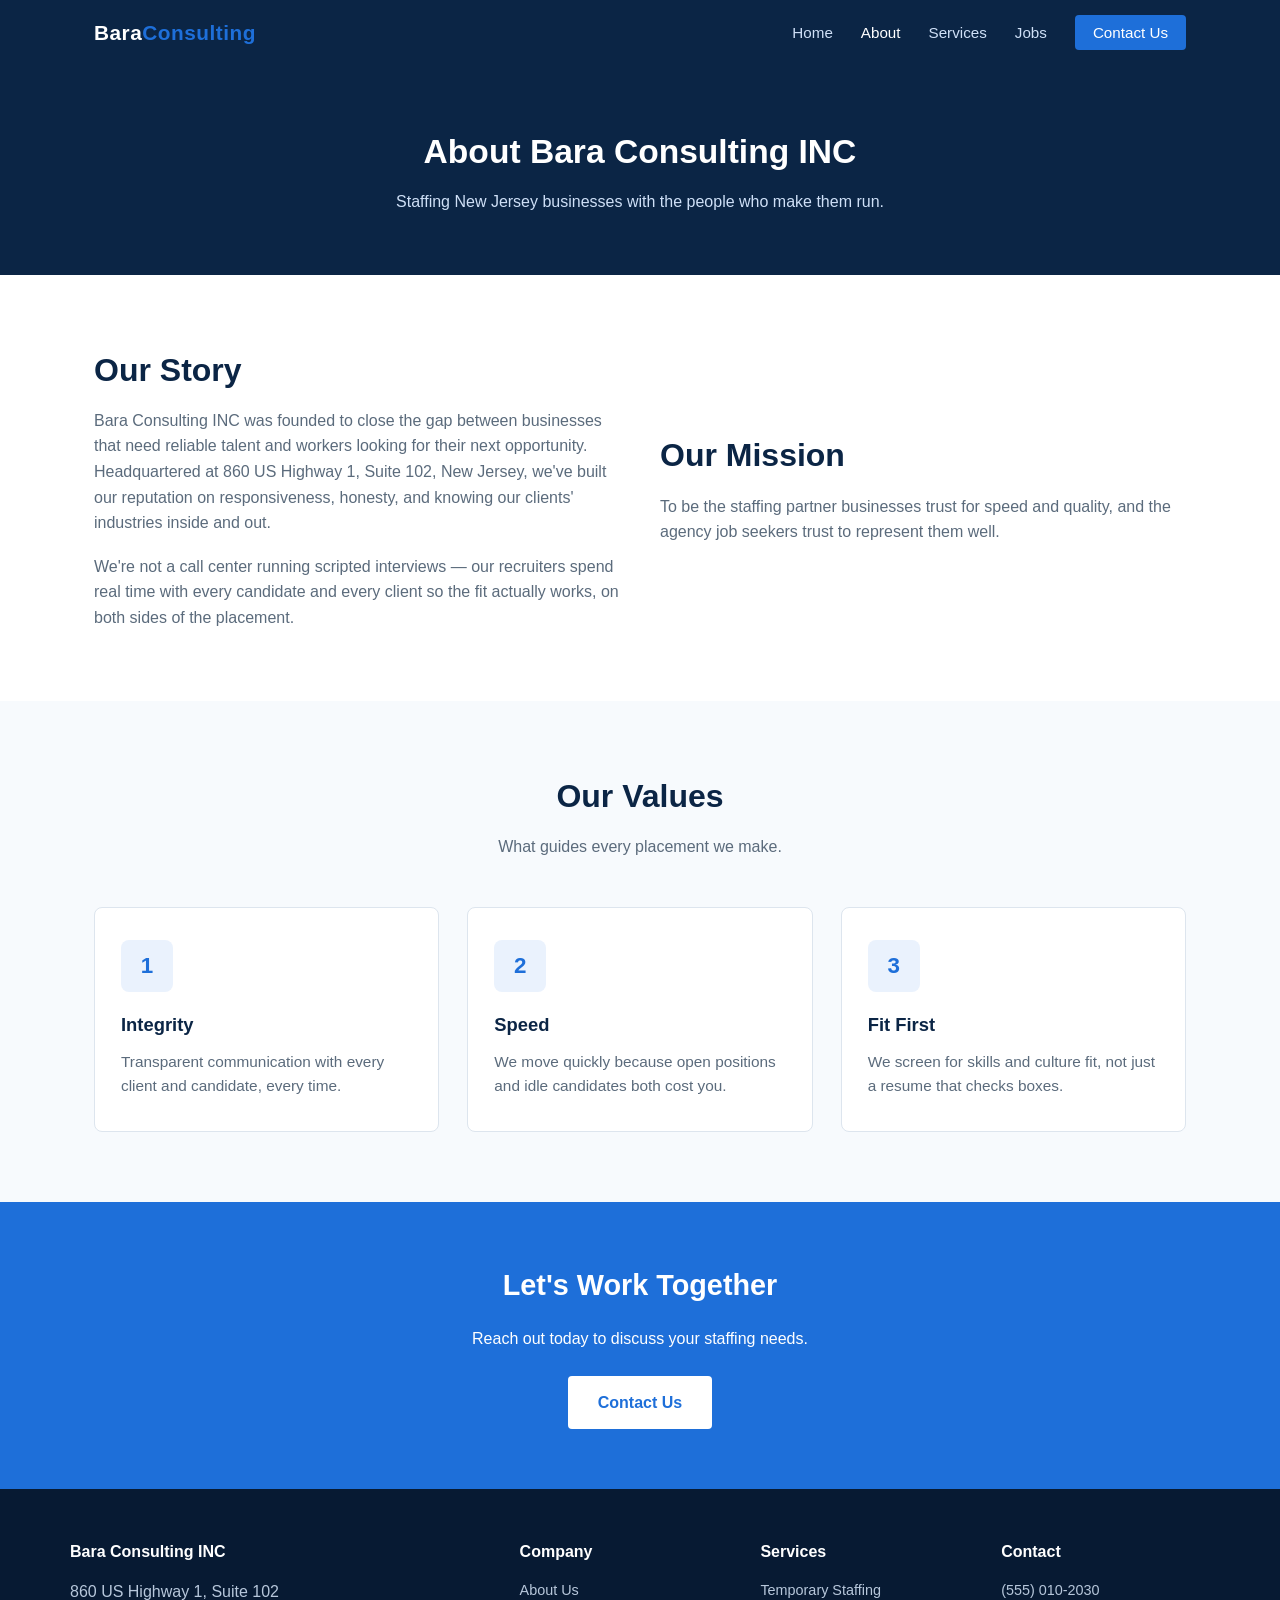
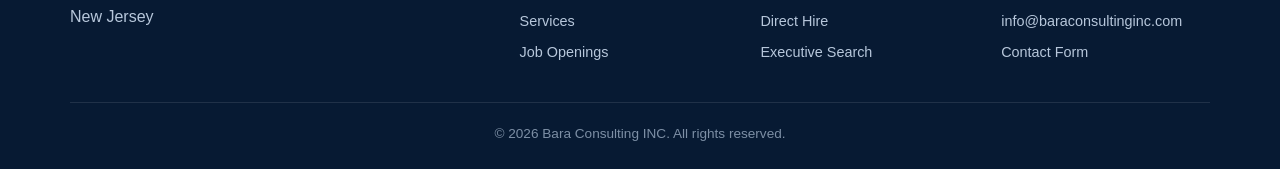
==== about.html @ d2746bca "Initial Bara Consulting INC staffing site" ====
<!DOCTYPE html>
<html lang="en">
<head>
<meta charset="UTF-8">
<meta name="viewport" content="width=device-width, initial-scale=1.0">
<title>About Us | Bara Consulting INC</title>
<meta name="description" content="Learn about Bara Consulting INC, a New Jersey based staffing agency connecting businesses with reliable talent.">
<link rel="stylesheet" href="css/style.css">
</head>
<body>

<header>
  <div class="navbar">
    <a href="index.html" class="logo">Bara<span>Consulting</span></a>
    <nav>
      <ul>
        <li><a href="index.html">Home</a></li>
        <li><a href="about.html" class="active">About</a></li>
        <li><a href="services.html">Services</a></li>
        <li><a href="jobs.html">Jobs</a></li>
        <li><a href="contact.html" class="nav-cta">Contact Us</a></li>
      </ul>
    </nav>
  </div>
</header>

<div class="page-header">
  <h1>About Bara Consulting INC</h1>
  <p>Staffing New Jersey businesses with the people who make them run.</p>
</div>

<section>
  <div class="container grid-2">
    <div>
      <h2 class="section-title" style="text-align:left;">Our Story</h2>
      <p style="color:var(--gray); margin-bottom:18px;">Bara Consulting INC was founded to close the gap between businesses that need reliable talent and workers looking for their next opportunity. Headquartered at 860 US Highway 1, Suite 102, New Jersey, we've built our reputation on responsiveness, honesty, and knowing our clients' industries inside and out.</p>
      <p style="color:var(--gray);">We're not a call center running scripted interviews — our recruiters spend real time with every candidate and every client so the fit actually works, on both sides of the placement.</p>
    </div>
    <div>
      <h2 class="section-title" style="text-align:left;">Our Mission</h2>
      <p style="color:var(--gray);">To be the staffing partner businesses trust for speed and quality, and the agency job seekers trust to represent them well.</p>
    </div>
  </div>
</section>

<section class="bg-light">
  <div class="container">
    <h2 class="section-title">Our Values</h2>
    <p class="section-sub">What guides every placement we make.</p>
    <div class="grid-3">
      <div class="card">
        <div class="icon">1</div>
        <h3>Integrity</h3>
        <p>Transparent communication with every client and candidate, every time.</p>
      </div>
      <div class="card">
        <div class="icon">2</div>
        <h3>Speed</h3>
        <p>We move quickly because open positions and idle candidates both cost you.</p>
      </div>
      <div class="card">
        <div class="icon">3</div>
        <h3>Fit First</h3>
        <p>We screen for skills and culture fit, not just a resume that checks boxes.</p>
      </div>
    </div>
  </div>
</section>

<div class="cta-band">
  <h2>Let's Work Together</h2>
  <p style="margin-bottom:24px;">Reach out today to discuss your staffing needs.</p>
  <a href="contact.html" class="btn">Contact Us</a>
</div>

<footer>
  <div class="footer-grid">
    <div>
      <h4>Bara Consulting INC</h4>
      <p>860 US Highway 1, Suite 102<br>New Jersey</p>
    </div>
    <div>
      <h4>Company</h4>
      <ul>
        <li><a href="about.html">About Us</a></li>
        <li><a href="services.html">Services</a></li>
        <li><a href="jobs.html">Job Openings</a></li>
      </ul>
    </div>
    <div>
      <h4>Services</h4>
      <ul>
        <li><a href="services.html">Temporary Staffing</a></li>
        <li><a href="services.html">Direct Hire</a></li>
        <li><a href="services.html">Executive Search</a></li>
      </ul>
    </div>
    <div>
      <h4>Contact</h4>
      <ul>
        <li>(555) 010-2030</li>
        <li>info@baraconsultinginc.com</li>
        <li><a href="contact.html">Contact Form</a></li>
      </ul>
    </div>
  </div>
  <div class="footer-bottom">&copy; 2026 Bara Consulting INC. All rights reserved.</div>
</footer>

</body>
</html>
---- css/style.css ----
:root {
  --navy: #0b2545;
  --navy-dark: #071a33;
  --blue: #1e6fd9;
  --blue-light: #eaf2fd;
  --gray: #5b6b7c;
  --border: #dde5ee;
  --bg: #ffffff;
}

* { box-sizing: border-box; margin: 0; padding: 0; }

body {
  font-family: "Segoe UI", Arial, sans-serif;
  color: #1b2733;
  background: var(--bg);
  line-height: 1.6;
}

a { text-decoration: none; color: inherit; }
ul { list-style: none; }
img { max-width: 100%; }

.container {
  max-width: 1140px;
  margin: 0 auto;
  padding: 0 24px;
}

/* Header */
header {
  background: var(--navy);
  position: sticky;
  top: 0;
  z-index: 100;
}

.navbar {
  display: flex;
  align-items: center;
  justify-content: space-between;
  padding: 16px 24px;
  max-width: 1140px;
  margin: 0 auto;
}

.logo {
  color: #fff;
  font-size: 1.3rem;
  font-weight: 700;
  letter-spacing: 0.5px;
}
.logo span { color: var(--blue); }

.navbar nav ul {
  display: flex;
  gap: 28px;
}

.navbar nav a {
  color: #cfe0f7;
  font-weight: 500;
  font-size: 0.95rem;
  transition: color 0.15s;
}
.navbar nav a:hover, .navbar nav a.active { color: #fff; }

.nav-cta {
  background: var(--blue);
  color: #fff !important;
  padding: 9px 18px;
  border-radius: 4px;
  font-weight: 600;
}
.nav-cta:hover { background: #1558ad; }

/* Hero */
.hero {
  background: linear-gradient(135deg, var(--navy) 0%, var(--navy-dark) 100%);
  color: #fff;
  padding: 90px 24px;
  text-align: center;
}
.hero h1 {
  font-size: 2.6rem;
  margin-bottom: 18px;
  max-width: 760px;
  margin-left: auto;
  margin-right: auto;
}
.hero p {
  font-size: 1.15rem;
  color: #cfe0f7;
  max-width: 640px;
  margin: 0 auto 32px;
}
.btn {
  display: inline-block;
  background: var(--blue);
  color: #fff;
  padding: 14px 30px;
  border-radius: 4px;
  font-weight: 600;
  margin: 0 8px;
  transition: background 0.15s;
}
.btn:hover { background: #1558ad; }
.btn-outline {
  background: transparent;
  border: 1px solid #fff;
}
.btn-outline:hover { background: rgba(255,255,255,0.1); }

/* Page header (non-home) */
.page-header {
  background: var(--navy);
  color: #fff;
  padding: 60px 24px;
  text-align: center;
}
.page-header h1 { font-size: 2.1rem; margin-bottom: 10px; }
.page-header p { color: #cfe0f7; }

/* Sections */
section { padding: 70px 24px; }
.section-title {
  text-align: center;
  font-size: 2rem;
  color: var(--navy);
  margin-bottom: 12px;
}
.section-sub {
  text-align: center;
  color: var(--gray);
  max-width: 620px;
  margin: 0 auto 48px;
}

.grid-3 {
  display: grid;
  grid-template-columns: repeat(3, 1fr);
  gap: 28px;
}
.grid-2 {
  display: grid;
  grid-template-columns: 1fr 1fr;
  gap: 40px;
  align-items: center;
}

.card {
  border: 1px solid var(--border);
  border-radius: 8px;
  padding: 32px 26px;
  background: #fff;
  transition: box-shadow 0.15s, transform 0.15s;
}
.card:hover { box-shadow: 0 8px 24px rgba(11,37,69,0.08); transform: translateY(-3px); }
.card .icon {
  width: 52px;
  height: 52px;
  border-radius: 8px;
  background: var(--blue-light);
  color: var(--blue);
  display: flex;
  align-items: center;
  justify-content: center;
  font-size: 1.4rem;
  margin-bottom: 18px;
  font-weight: 700;
}
.card h3 { color: var(--navy); margin-bottom: 10px; font-size: 1.15rem; }
.card p { color: var(--gray); font-size: 0.96rem; }

.bg-light { background: #f7fafd; }

.stats {
  display: grid;
  grid-template-columns: repeat(4, 1fr);
  gap: 24px;
  text-align: center;
}
.stats .num { font-size: 2.3rem; font-weight: 700; color: var(--blue); }
.stats .label { color: var(--gray); font-size: 0.9rem; margin-top: 4px; }

.cta-band {
  background: var(--blue);
  color: #fff;
  text-align: center;
  padding: 60px 24px;
}
.cta-band h2 { margin-bottom: 18px; font-size: 1.8rem; }
.cta-band .btn { background: #fff; color: var(--blue); }
.cta-band .btn:hover { background: #eaf2fd; }

/* Jobs list */
.job {
  border: 1px solid var(--border);
  border-radius: 8px;
  padding: 24px;
  margin-bottom: 18px;
  display: flex;
  justify-content: space-between;
  align-items: center;
  flex-wrap: wrap;
  gap: 12px;
}
.job h3 { color: var(--navy); margin-bottom: 6px; }
.job .meta { color: var(--gray); font-size: 0.9rem; }
.job .tag {
  display: inline-block;
  background: var(--blue-light);
  color: var(--blue);
  font-size: 0.78rem;
  font-weight: 600;
  padding: 3px 10px;
  border-radius: 20px;
  margin-right: 6px;
}

/* Forms */
.form-box {
  max-width: 640px;
  margin: 0 auto;
  border: 1px solid var(--border);
  border-radius: 10px;
  padding: 40px;
}
label { display: block; font-weight: 600; margin-bottom: 6px; font-size: 0.9rem; color: var(--navy); }
input, textarea, select {
  width: 100%;
  padding: 11px 14px;
  border: 1px solid var(--border);
  border-radius: 5px;
  margin-bottom: 20px;
  font-family: inherit;
  font-size: 0.95rem;
}
textarea { resize: vertical; min-height: 120px; }

.contact-info {
  display: grid;
  grid-template-columns: 1fr 1fr;
  gap: 32px;
  margin-bottom: 50px;
}
.info-card {
  text-align: center;
  padding: 24px;
}
.info-card .icon {
  margin: 0 auto 14px;
}
.info-card h3 { color: var(--navy); margin-bottom: 6px; }
.info-card p { color: var(--gray); }

/* Footer */
footer {
  background: var(--navy-dark);
  color: #b7c7db;
  padding: 50px 24px 24px;
}
.footer-grid {
  display: grid;
  grid-template-columns: 2fr 1fr 1fr 1fr;
  gap: 32px;
  max-width: 1140px;
  margin: 0 auto 30px;
}
.footer-grid h4 { color: #fff; margin-bottom: 14px; font-size: 1rem; }
.footer-grid li { margin-bottom: 8px; font-size: 0.9rem; }
.footer-grid a:hover { color: #fff; }
.footer-bottom {
  border-top: 1px solid rgba(255,255,255,0.1);
  max-width: 1140px;
  margin: 0 auto;
  padding-top: 20px;
  font-size: 0.85rem;
  text-align: center;
  color: #7d8fa5;
}

@media (max-width: 860px) {
  .navbar nav ul { display: none; }
  .grid-3 { grid-template-columns: 1fr; }
  .grid-2 { grid-template-columns: 1fr; }
  .stats { grid-template-columns: repeat(2, 1fr); }
  .contact-info { grid-template-columns: 1fr; }
  .footer-grid { grid-template-columns: 1fr 1fr; }
  .hero h1 { font-size: 2rem; }
}
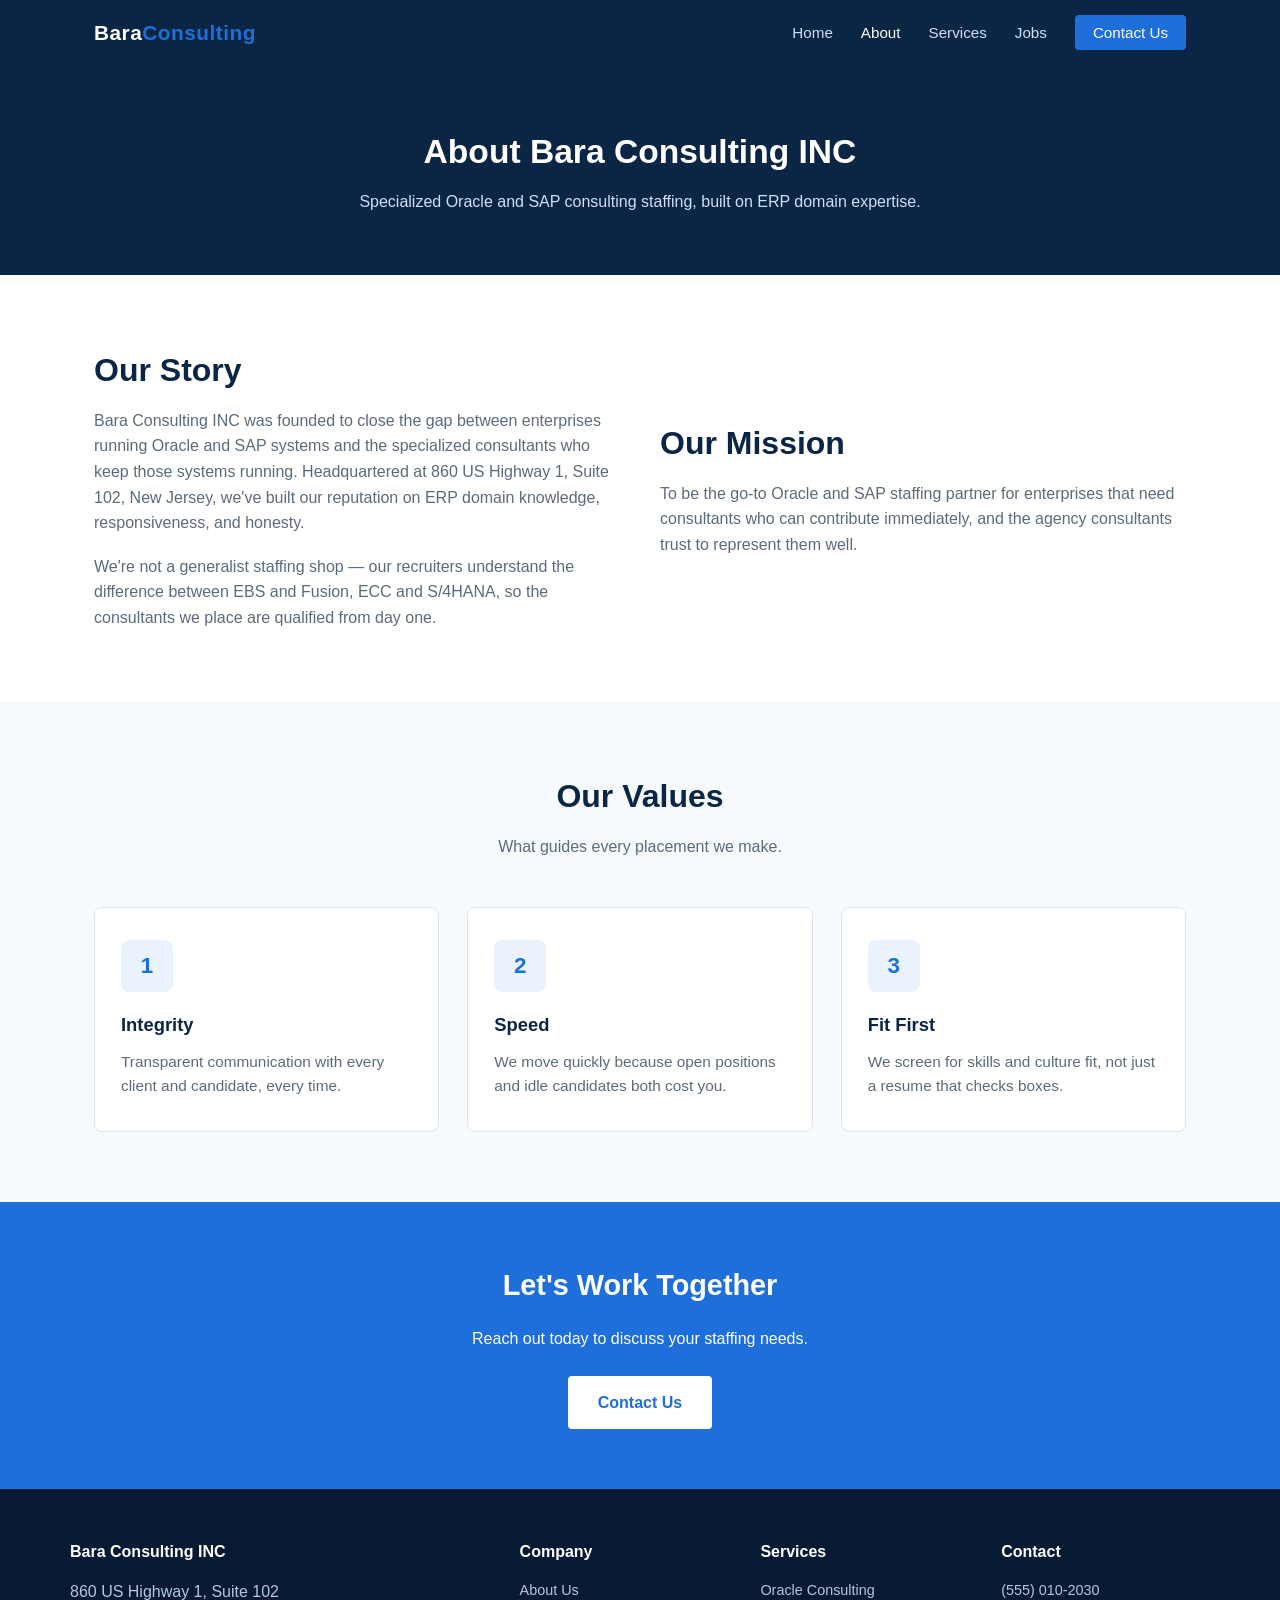
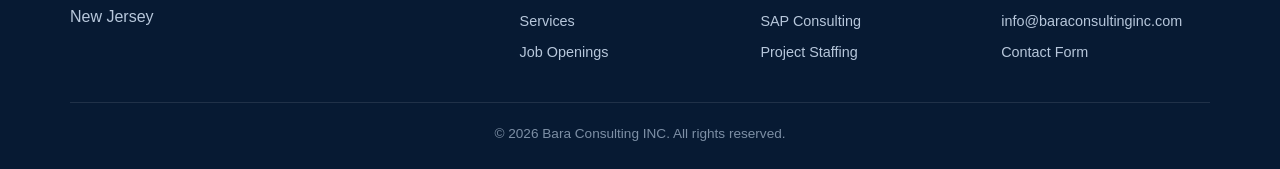
==== commit d8240a4a: "Pivot content to Oracle/SAP ERP consulting staffing" ====
--- a/about.html
+++ b/about.html
@@ -26,19 +26,19 @@
 
 <div class="page-header">
   <h1>About Bara Consulting INC</h1>
-  <p>Staffing New Jersey businesses with the people who make them run.</p>
+  <p>Specialized Oracle and SAP consulting staffing, built on ERP domain expertise.</p>
 </div>
 
 <section>
   <div class="container grid-2">
     <div>
       <h2 class="section-title" style="text-align:left;">Our Story</h2>
-      <p style="color:var(--gray); margin-bottom:18px;">Bara Consulting INC was founded to close the gap between businesses that need reliable talent and workers looking for their next opportunity. Headquartered at 860 US Highway 1, Suite 102, New Jersey, we've built our reputation on responsiveness, honesty, and knowing our clients' industries inside and out.</p>
-      <p style="color:var(--gray);">We're not a call center running scripted interviews — our recruiters spend real time with every candidate and every client so the fit actually works, on both sides of the placement.</p>
+      <p style="color:var(--gray); margin-bottom:18px;">Bara Consulting INC was founded to close the gap between enterprises running Oracle and SAP systems and the specialized consultants who keep those systems running. Headquartered at 860 US Highway 1, Suite 102, New Jersey, we've built our reputation on ERP domain knowledge, responsiveness, and honesty.</p>
+      <p style="color:var(--gray);">We're not a generalist staffing shop — our recruiters understand the difference between EBS and Fusion, ECC and S/4HANA, so the consultants we place are qualified from day one.</p>
     </div>
     <div>
       <h2 class="section-title" style="text-align:left;">Our Mission</h2>
-      <p style="color:var(--gray);">To be the staffing partner businesses trust for speed and quality, and the agency job seekers trust to represent them well.</p>
+      <p style="color:var(--gray);">To be the go-to Oracle and SAP staffing partner for enterprises that need consultants who can contribute immediately, and the agency consultants trust to represent them well.</p>
     </div>
   </div>
 </section>
@@ -90,9 +90,9 @@
     <div>
       <h4>Services</h4>
       <ul>
-        <li><a href="services.html">Temporary Staffing</a></li>
-        <li><a href="services.html">Direct Hire</a></li>
-        <li><a href="services.html">Executive Search</a></li>
+        <li><a href="services.html">Oracle Consulting</a></li>
+        <li><a href="services.html">SAP Consulting</a></li>
+        <li><a href="services.html">Project Staffing</a></li>
       </ul>
     </div>
     <div>
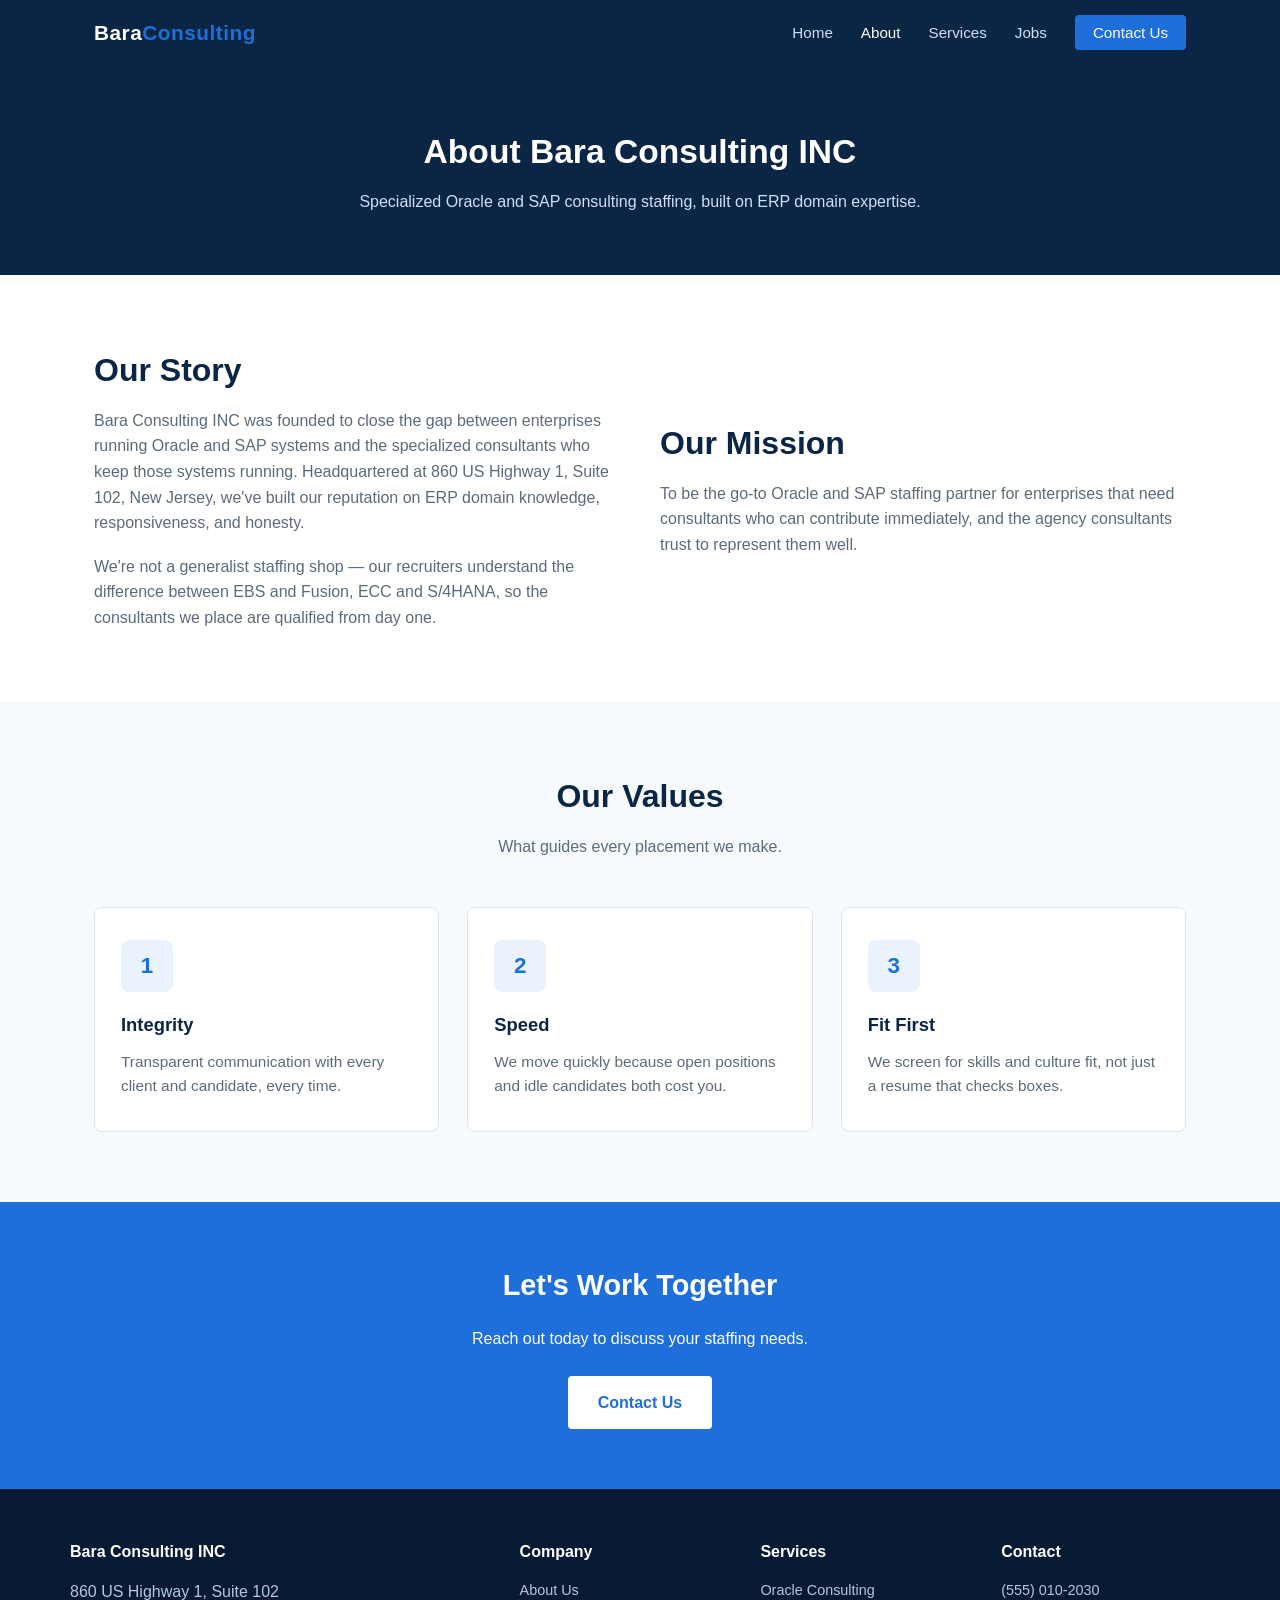
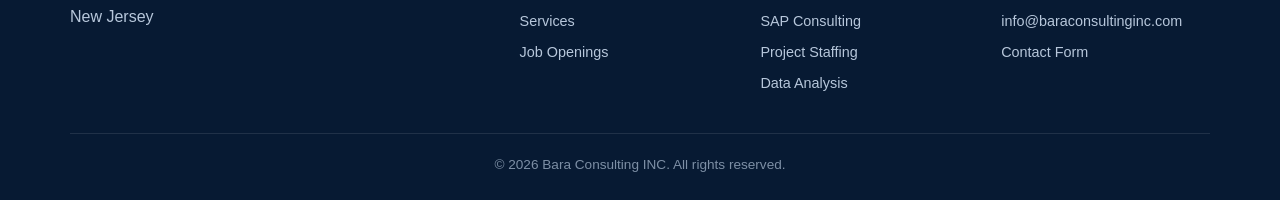
==== commit d7b4140b: "Add Data Analysis as a Service offering" ====
--- a/about.html
+++ b/about.html
@@ -93,6 +93,7 @@
         <li><a href="services.html">Oracle Consulting</a></li>
         <li><a href="services.html">SAP Consulting</a></li>
         <li><a href="services.html">Project Staffing</a></li>
+        <li><a href="services.html">Data Analysis</a></li>
       </ul>
     </div>
     <div>
